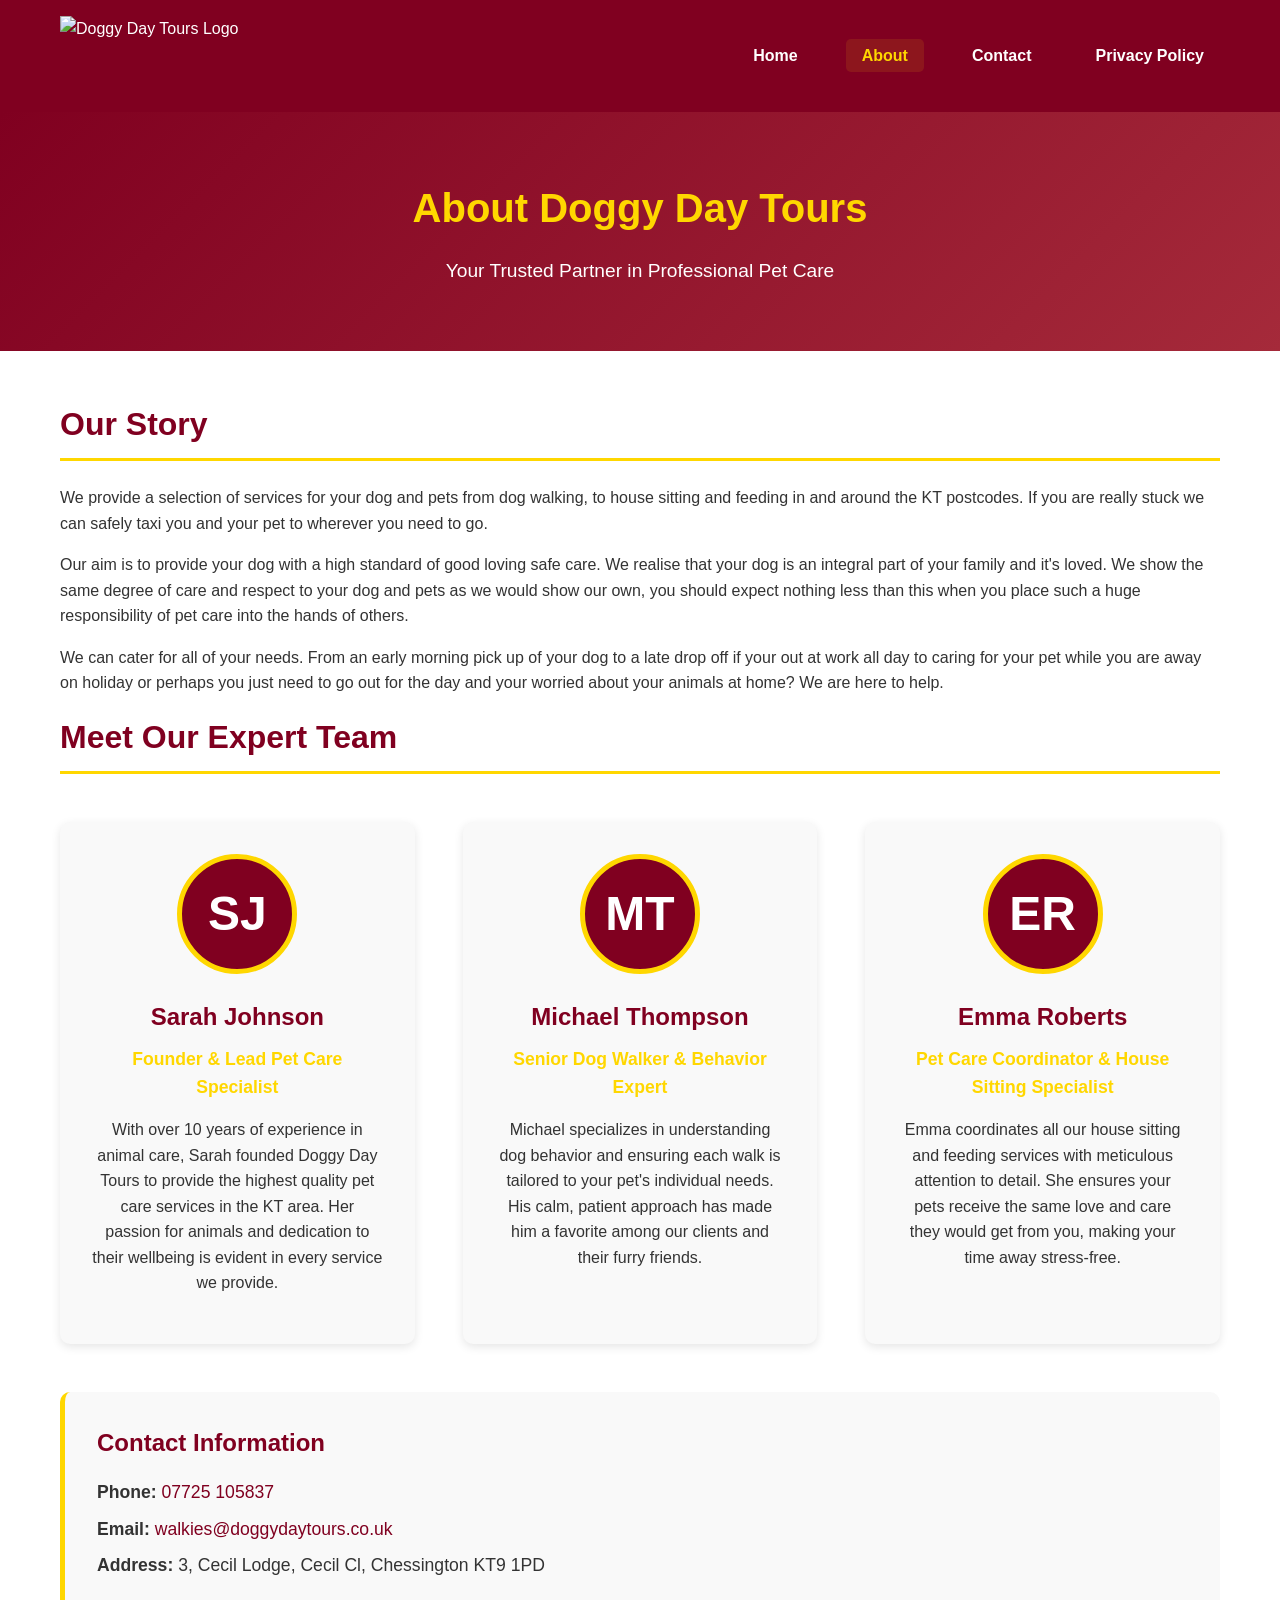
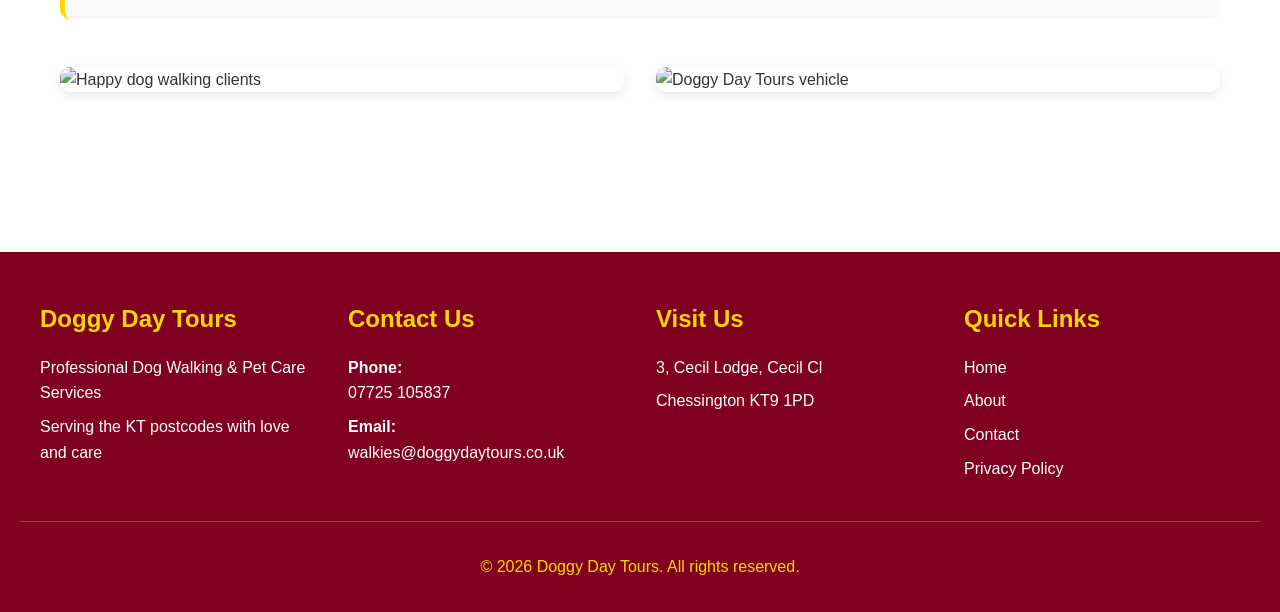
==== about.html @ 926536ae "Create Doggy Day Tours 4-page website - Built complete responsive website with 5 files - index.html:" ====
<!DOCTYPE html>
<html lang="en">
<head>
    <meta charset="UTF-8">
    <meta name="viewport" content="width=device-width, initial-scale=1.0">
    <meta name="description" content="Learn about Doggy Day Tours - our professional team of pet care experts serving the KT postcodes.">
    <title>About Us - Doggy Day Tours</title>
    <link rel="stylesheet" href="styles.css">
</head>
<body>
    <header>
        <div class="header-container">
            <img src="https://i.ibb.co/Wv6MNWS7/dog-walking-logo-ddt-3-burgandy.png" alt="Doggy Day Tours Logo" class="logo">
            <nav>
                <ul>
                    <li><a href="index.html">Home</a></li>
                    <li><a href="about.html" class="active">About</a></li>
                    <li><a href="contact.html">Contact</a></li>
                    <li><a href="privacypolicy.html">Privacy Policy</a></li>
                </ul>
            </nav>
        </div>
    </header>

    <section class="hero">
        <div class="container">
            <h1>About Doggy Day Tours</h1>
            <p>Your Trusted Partner in Professional Pet Care</p>
        </div>
    </section>

    <main>
        <section class="about-section">
            <h2>Our Story</h2>
            <p>We provide a selection of services for your dog and pets from dog walking, to house sitting and feeding in and around the KT postcodes. If you are really stuck we can safely taxi you and your pet to wherever you need to go.</p>

            <p>Our aim is to provide your dog with a high standard of good loving safe care. We realise that your dog is an integral part of your family and it's loved. We show the same degree of care and respect to your dog and pets as we would show our own, you should expect nothing less than this when you place such a huge responsibility of pet care into the hands of others.</p>

            <p>We can cater for all of your needs. From an early morning pick up of your dog to a late drop off if your out at work all day to caring for your pet while you are away on holiday or perhaps you just need to go out for the day and your worried about your animals at home? We are here to help.</p>
        </section>

        <section class="team-section">
            <h2>Meet Our Expert Team</h2>
            <div class="team">
                <div class="team-member">
                    <div class="avatar">SJ</div>
                    <h3>Sarah Johnson</h3>
                    <p class="role">Founder & Lead Pet Care Specialist</p>
                    <p>With over 10 years of experience in animal care, Sarah founded Doggy Day Tours to provide the highest quality pet care services in the KT area. Her passion for animals and dedication to their wellbeing is evident in every service we provide.</p>
                </div>

                <div class="team-member">
                    <div class="avatar">MT</div>
                    <h3>Michael Thompson</h3>
                    <p class="role">Senior Dog Walker & Behavior Expert</p>
                    <p>Michael specializes in understanding dog behavior and ensuring each walk is tailored to your pet's individual needs. His calm, patient approach has made him a favorite among our clients and their furry friends.</p>
                </div>

                <div class="team-member">
                    <div class="avatar">ER</div>
                    <h3>Emma Roberts</h3>
                    <p class="role">Pet Care Coordinator & House Sitting Specialist</p>
                    <p>Emma coordinates all our house sitting and feeding services with meticulous attention to detail. She ensures your pets receive the same love and care they would get from you, making your time away stress-free.</p>
                </div>
            </div>
        </section>

        <section class="contact-info">
            <h3>Contact Information</h3>
            <p><strong>Phone:</strong> <a href="tel:07725105837">07725 105837</a></p>
            <p><strong>Email:</strong> <a href="mailto:walkies@doggydaytours.co.uk">walkies@doggydaytours.co.uk</a></p>
            <p><strong>Address:</strong> 3, Cecil Lodge, Cecil Cl, Chessington KT9 1PD</p>
        </section>

        <section class="image-gallery">
            <img src="https://i.ibb.co/VYCSv7qX/dog-walking-clients-366x366-366x366.jpg" alt="Happy dog walking clients">
            <img src="https://i.ibb.co/7dnFq9w7/ddt-car-2.jpg" alt="Doggy Day Tours vehicle">
        </section>
    </main>

    <footer>
        <div class="footer-content">
            <div class="footer-section">
                <h3>Doggy Day Tours</h3>
                <p>Professional Dog Walking & Pet Care Services</p>
                <p>Serving the KT postcodes with love and care</p>
            </div>

            <div class="footer-section">
                <h3>Contact Us</h3>
                <p><strong>Phone:</strong> <a href="tel:07725105837">07725 105837</a></p>
                <p><strong>Email:</strong> <a href="mailto:walkies@doggydaytours.co.uk">walkies@doggydaytours.co.uk</a></p>
            </div>

            <div class="footer-section">
                <h3>Visit Us</h3>
                <p>3, Cecil Lodge, Cecil Cl</p>
                <p>Chessington KT9 1PD</p>
            </div>

            <div class="footer-section">
                <h3>Quick Links</h3>
                <a href="index.html">Home</a>
                <a href="about.html">About</a>
                <a href="contact.html">Contact</a>
                <a href="privacypolicy.html">Privacy Policy</a>
            </div>
        </div>

        <div class="footer-bottom">
            <p>&copy; 2026 Doggy Day Tours. All rights reserved.</p>
        </div>
    </footer>
</body>
</html>
---- styles.css ----
/* Doggy Day Tours - Main Stylesheet */
/* Color Scheme: White, Yellow (#FFD700), Burgundy (#800020) */

* {
    margin: 0;
    padding: 0;
    box-sizing: border-box;
}

body {
    font-family: 'Arial', sans-serif;
    line-height: 1.6;
    color: #333;
    background-color: #fff;
}

/* Header Styles */
header {
    background-color: #800020;
    color: white;
    padding: 1rem 0;
    box-shadow: 0 2px 5px rgba(0,0,0,0.1);
}

.header-container {
    max-width: 1200px;
    margin: 0 auto;
    padding: 0 20px;
    display: flex;
    justify-content: space-between;
    align-items: center;
    flex-wrap: wrap;
}

.logo {
    height: 80px;
    width: auto;
}

nav ul {
    list-style: none;
    display: flex;
    gap: 2rem;
}

nav ul li a {
    color: white;
    text-decoration: none;
    font-weight: bold;
    transition: color 0.3s;
    padding: 0.5rem 1rem;
}

nav ul li a:hover,
nav ul li a.active {
    color: #FFD700;
    background-color: rgba(255, 215, 0, 0.1);
    border-radius: 5px;
}

/* Hero Section */
.hero {
    background: linear-gradient(135deg, #800020 0%, #a52a3a 100%);
    color: white;
    padding: 4rem 20px;
    text-align: center;
}

.hero h1 {
    font-size: 2.5rem;
    margin-bottom: 1rem;
    color: #FFD700;
}

.hero p {
    font-size: 1.2rem;
    max-width: 800px;
    margin: 0 auto;
}

/* Main Content */
main {
    max-width: 1200px;
    margin: 0 auto;
    padding: 3rem 20px;
}

.container {
    max-width: 1200px;
    margin: 0 auto;
    padding: 0 20px;
}

h1, h2, h3 {
    color: #800020;
    margin-bottom: 1rem;
}

h1 {
    font-size: 2.5rem;
}

h2 {
    font-size: 2rem;
    border-bottom: 3px solid #FFD700;
    padding-bottom: 0.5rem;
    margin-bottom: 1.5rem;
}

h3 {
    font-size: 1.5rem;
}

p {
    margin-bottom: 1rem;
}

/* Services Section */
.services {
    display: grid;
    grid-template-columns: repeat(auto-fit, minmax(250px, 1fr));
    gap: 2rem;
    margin: 3rem 0;
}

.service-card {
    background-color: #f9f9f9;
    padding: 2rem;
    border-radius: 10px;
    box-shadow: 0 3px 10px rgba(0,0,0,0.1);
    border-top: 4px solid #FFD700;
    transition: transform 0.3s;
}

.service-card:hover {
    transform: translateY(-5px);
    box-shadow: 0 5px 15px rgba(0,0,0,0.2);
}

.service-card h3 {
    color: #800020;
    margin-bottom: 1rem;
}

/* Image Gallery */
.image-gallery {
    display: grid;
    grid-template-columns: repeat(auto-fit, minmax(300px, 1fr));
    gap: 2rem;
    margin: 3rem 0;
}

.image-gallery img {
    width: 100%;
    height: auto;
    border-radius: 10px;
    box-shadow: 0 3px 10px rgba(0,0,0,0.1);
}

/* About Section - Team Bios */
.team {
    display: grid;
    grid-template-columns: repeat(auto-fit, minmax(250px, 1fr));
    gap: 3rem;
    margin: 3rem 0;
}

.team-member {
    text-align: center;
    padding: 2rem;
    background-color: #f9f9f9;
    border-radius: 10px;
    box-shadow: 0 3px 10px rgba(0,0,0,0.1);
}

.avatar {
    width: 120px;
    height: 120px;
    border-radius: 50%;
    background-color: #800020;
    color: white;
    display: flex;
    align-items: center;
    justify-content: center;
    font-size: 3rem;
    font-weight: bold;
    margin: 0 auto 1.5rem;
    border: 5px solid #FFD700;
}

.team-member h3 {
    color: #800020;
    margin-bottom: 0.5rem;
}

.team-member .role {
    color: #FFD700;
    font-weight: bold;
    margin-bottom: 1rem;
    font-size: 1.1rem;
}

/* Contact Form */
.contact-form {
    max-width: 600px;
    margin: 2rem auto;
    padding: 2rem;
    background-color: #f9f9f9;
    border-radius: 10px;
    box-shadow: 0 3px 10px rgba(0,0,0,0.1);
}

.form-group {
    margin-bottom: 1.5rem;
}

.form-group label {
    display: block;
    margin-bottom: 0.5rem;
    color: #800020;
    font-weight: bold;
}

.form-group input,
.form-group textarea,
.form-group select {
    width: 100%;
    padding: 0.75rem;
    border: 2px solid #ddd;
    border-radius: 5px;
    font-size: 1rem;
    transition: border-color 0.3s;
}

.form-group input:focus,
.form-group textarea:focus,
.form-group select:focus {
    outline: none;
    border-color: #FFD700;
}

.form-group textarea {
    resize: vertical;
    min-height: 150px;
}

.btn {
    background-color: #800020;
    color: white;
    padding: 1rem 2rem;
    border: none;
    border-radius: 5px;
    font-size: 1.1rem;
    cursor: pointer;
    transition: background-color 0.3s;
    font-weight: bold;
}

.btn:hover {
    background-color: #a52a3a;
}

/* Contact Info */
.contact-info {
    background-color: #f9f9f9;
    padding: 2rem;
    border-radius: 10px;
    margin: 2rem 0;
    border-left: 5px solid #FFD700;
}

.contact-info h3 {
    color: #800020;
    margin-bottom: 1rem;
}

.contact-info p {
    margin-bottom: 0.5rem;
    font-size: 1.1rem;
}

.contact-info a {
    color: #800020;
    text-decoration: none;
}

.contact-info a:hover {
    color: #FFD700;
}

/* Privacy Policy */
.privacy-content {
    line-height: 1.8;
}

.privacy-content h3 {
    margin-top: 2rem;
    margin-bottom: 1rem;
}

.privacy-content ul {
    margin-left: 2rem;
    margin-bottom: 1rem;
}

/* Footer */
footer {
    background-color: #800020;
    color: white;
    padding: 3rem 20px 1rem;
    margin-top: 4rem;
}

.footer-content {
    max-width: 1200px;
    margin: 0 auto;
    display: grid;
    grid-template-columns: repeat(auto-fit, minmax(250px, 1fr));
    gap: 2rem;
    margin-bottom: 2rem;
}

.footer-section h3 {
    color: #FFD700;
    margin-bottom: 1rem;
}

.footer-section p,
.footer-section a {
    color: white;
    text-decoration: none;
    display: block;
    margin-bottom: 0.5rem;
}

.footer-section a:hover {
    color: #FFD700;
}

.footer-bottom {
    text-align: center;
    padding-top: 2rem;
    border-top: 1px solid rgba(255, 215, 0, 0.3);
    color: #FFD700;
}

/* Responsive Design */
@media (max-width: 768px) {
    .header-container {
        flex-direction: column;
        text-align: center;
    }

    nav ul {
        flex-direction: column;
        gap: 0.5rem;
        margin-top: 1rem;
    }

    .hero h1 {
        font-size: 2rem;
    }

    .hero p {
        font-size: 1rem;
    }

    h1 {
        font-size: 2rem;
    }

    h2 {
        font-size: 1.5rem;
    }

    .services,
    .team {
        grid-template-columns: 1fr;
    }
}
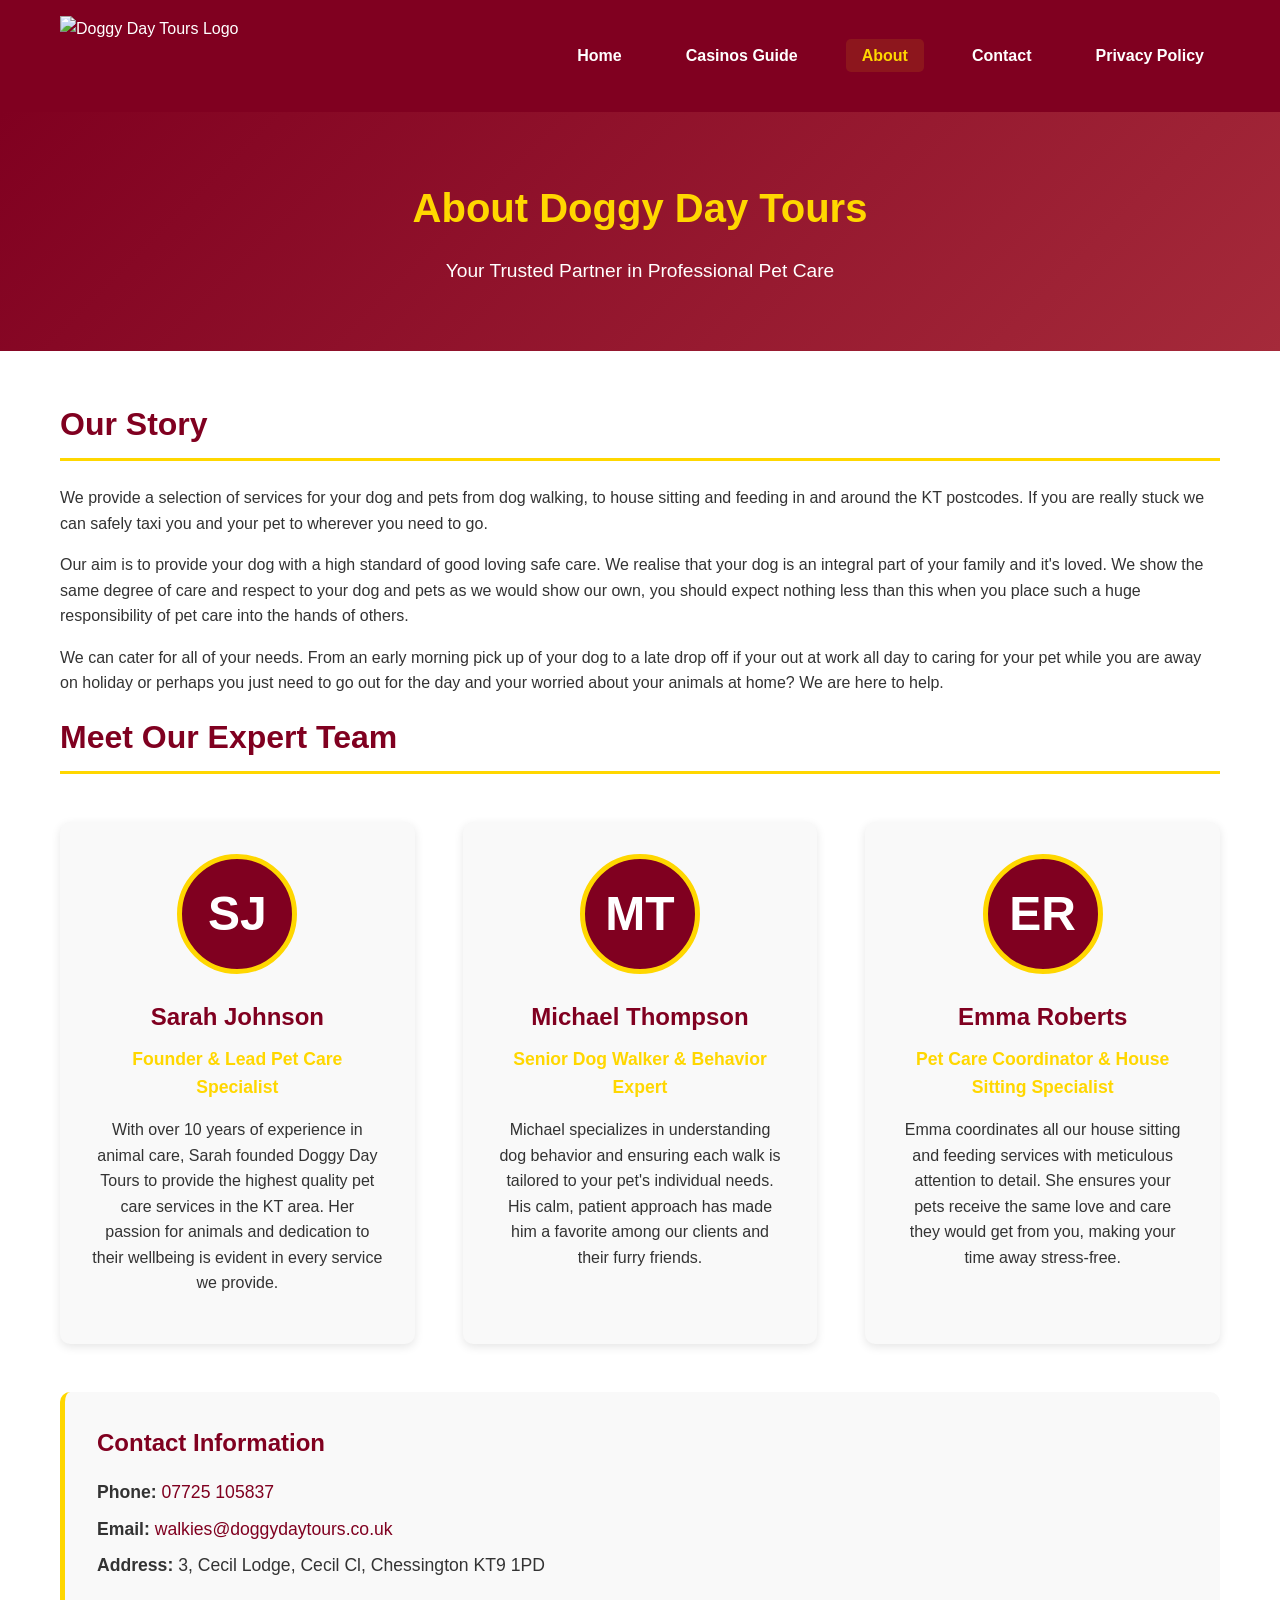
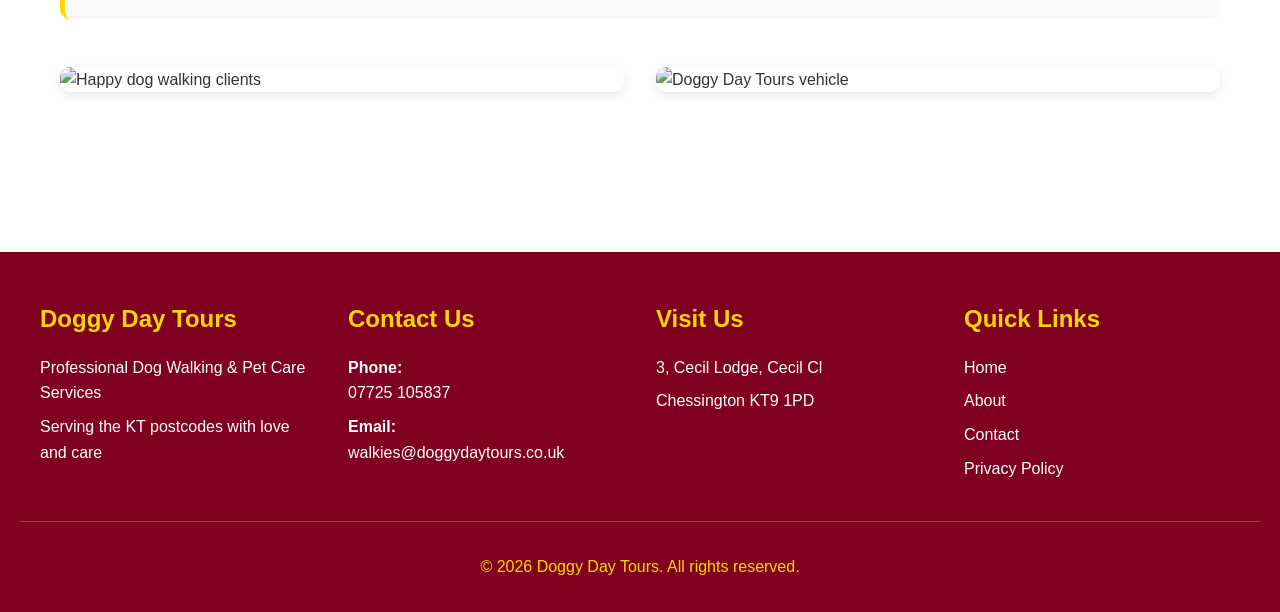
==== commit e68101ae: "Add Casinos Guide page with rating methodology - Create casinos-guide.html with meta box and 500+ wo" ====
--- a/about.html
+++ b/about.html
@@ -14,6 +14,7 @@
             <nav>
                 <ul>
                     <li><a href="index.html">Home</a></li>
+                    <li><a href="casinos-guide.html">Casinos Guide</a></li>
                     <li><a href="about.html" class="active">About</a></li>
                     <li><a href="contact.html">Contact</a></li>
                     <li><a href="privacypolicy.html">Privacy Policy</a></li>
--- a/styles.css
+++ b/styles.css
@@ -35,6 +35,22 @@
 .logo {
     height: 80px;
     width: auto;
+}
+
+.logo-text {
+    font-size: 2rem;
+    font-weight: bold;
+    font-family: 'Arial Black', sans-serif;
+    letter-spacing: 2px;
+}
+
+.logo-white {
+    color: white;
+}
+
+.logo-yellow {
+    color: #FFD700;
+    margin: 0 0.25rem;
 }
 
 nav ul {
@@ -344,6 +360,199 @@
     color: #FFD700;
 }
 
+/* Meta Box Styles */
+.meta-box {
+    background: linear-gradient(135deg, #fff 0%, #f9f9f9 100%);
+    border: 2px solid #FFD700;
+    border-radius: 10px;
+    padding: 1.5rem;
+    margin-bottom: 2rem;
+    box-shadow: 0 3px 15px rgba(128, 0, 32, 0.1);
+}
+
+.meta-content {
+    display: flex;
+    align-items: center;
+    justify-content: center;
+    gap: 2rem;
+    flex-wrap: wrap;
+}
+
+.meta-item {
+    display: flex;
+    align-items: center;
+    gap: 0.75rem;
+}
+
+.meta-icon {
+    font-size: 1.5rem;
+}
+
+.meta-text {
+    display: flex;
+    flex-direction: column;
+}
+
+.meta-label {
+    font-size: 0.85rem;
+    color: #666;
+    font-weight: 500;
+}
+
+.meta-value {
+    font-size: 1.1rem;
+    color: #800020;
+    font-weight: bold;
+}
+
+.meta-divider {
+    width: 2px;
+    height: 40px;
+    background: linear-gradient(to bottom, transparent, #FFD700, transparent);
+}
+
+/* Casino Specific Styles */
+.casino-intro,
+.casino-content {
+    margin-bottom: 2rem;
+}
+
+.casino-intro p {
+    font-size: 1.1rem;
+    line-height: 1.8;
+}
+
+.top-casinos-box {
+    background: linear-gradient(135deg, #f9f9f9 0%, #fff 100%);
+    padding: 2rem;
+    border-radius: 10px;
+    border: 3px solid #FFD700;
+    box-shadow: 0 5px 20px rgba(128, 0, 32, 0.1);
+    margin: 3rem 0;
+}
+
+.top-casinos-box h2 {
+    text-align: center;
+    color: #800020;
+    font-size: 2rem;
+    margin-bottom: 1.5rem;
+}
+
+.casino-list {
+    list-style: none;
+    padding: 0;
+}
+
+.casino-list li {
+    padding: 1rem;
+    margin-bottom: 0.75rem;
+    background: white;
+    border-left: 4px solid #FFD700;
+    border-radius: 5px;
+    transition: transform 0.3s, box-shadow 0.3s;
+}
+
+.casino-list li:hover {
+    transform: translateX(5px);
+    box-shadow: 0 3px 10px rgba(128, 0, 32, 0.2);
+}
+
+.casino-list a {
+    color: #800020;
+    text-decoration: none;
+    font-weight: bold;
+}
+
+.casino-list a:hover {
+    color: #FFD700;
+}
+
+/* Comparison Table Styles */
+.casino-comparison {
+    margin: 4rem 0;
+}
+
+.table-responsive {
+    overflow-x: auto;
+    box-shadow: 0 5px 20px rgba(0,0,0,0.1);
+    border-radius: 10px;
+}
+
+.comparison-table {
+    width: 100%;
+    border-collapse: collapse;
+    background: white;
+    border-radius: 10px;
+    overflow: hidden;
+}
+
+.comparison-table thead {
+    background: linear-gradient(135deg, #800020 0%, #a52a3a 100%);
+    color: white;
+}
+
+.comparison-table th {
+    padding: 1.25rem;
+    text-align: left;
+    font-weight: bold;
+    font-size: 1.1rem;
+    border-bottom: 3px solid #FFD700;
+}
+
+.comparison-table tbody tr {
+    border-bottom: 1px solid #eee;
+    transition: background-color 0.3s, transform 0.2s;
+    cursor: pointer;
+}
+
+.comparison-table tbody tr:hover {
+    background-color: #fff9e6;
+    transform: scale(1.01);
+    box-shadow: 0 2px 8px rgba(128, 0, 32, 0.1);
+}
+
+.comparison-table tbody tr:last-child {
+    border-bottom: none;
+}
+
+.comparison-table td {
+    padding: 1.25rem;
+    vertical-align: middle;
+}
+
+.comparison-table td:first-child {
+    font-weight: bold;
+    color: #800020;
+}
+
+.btn-table {
+    display: inline-block;
+    background-color: #800020;
+    color: white !important;
+    padding: 0.75rem 1.5rem;
+    border-radius: 5px;
+    text-decoration: none;
+    font-weight: bold;
+    transition: background-color 0.3s, transform 0.2s;
+    text-align: center;
+}
+
+.btn-table:hover {
+    background-color: #a52a3a;
+    transform: translateY(-2px);
+    box-shadow: 0 3px 10px rgba(128, 0, 32, 0.3);
+}
+
+.badge-new {
+    background-color: #FFD700;
+    color: #800020;
+    padding: 0.25rem 0.5rem;
+    border-radius: 3px;
+    font-size: 0.75rem;
+    font-weight: bold;
+    margin-left: 0.5rem;
+}
+
 /* Responsive Design */
 @media (max-width: 768px) {
     .header-container {
@@ -351,14 +560,33 @@
         text-align: center;
     }
 
+    .logo-text {
+        font-size: 1.5rem;
+        margin-bottom: 1rem;
+    }
+
     nav ul {
         flex-direction: column;
         gap: 0.5rem;
         margin-top: 1rem;
     }
 
+    .meta-content {
+        gap: 1rem;
+    }
+
+    .meta-divider {
+        display: none;
+    }
+
+    .meta-item {
+        flex-direction: column;
+        text-align: center;
+        gap: 0.5rem;
+    }
+
     .hero h1 {
-        font-size: 2rem;
+        font-size: 1.75rem;
     }
 
     .hero p {
@@ -366,7 +594,7 @@
     }
 
     h1 {
-        font-size: 2rem;
+        font-size: 1.75rem;
     }
 
     h2 {
@@ -377,4 +605,83 @@
     .team {
         grid-template-columns: 1fr;
     }
-}
+
+    .top-casinos-box h2 {
+        font-size: 1.5rem;
+    }
+
+    .casino-list li {
+        font-size: 0.9rem;
+    }
+
+    /* Mobile Stacked Table Layout */
+    .table-responsive {
+        overflow-x: visible;
+    }
+
+    .comparison-table thead {
+        display: none;
+    }
+
+    .comparison-table,
+    .comparison-table tbody,
+    .comparison-table tr {
+        display: block;
+        width: 100%;
+    }
+
+    .comparison-table tbody tr {
+        margin-bottom: 1.5rem;
+        border: 2px solid #FFD700;
+        border-radius: 10px;
+        padding: 1.5rem;
+        background: white;
+        box-shadow: 0 3px 10px rgba(0,0,0,0.1);
+    }
+
+    .comparison-table tbody tr:hover {
+        transform: none;
+        background-color: white;
+    }
+
+    .comparison-table td {
+        display: block;
+        width: 100%;
+        padding: 0.75rem 0;
+        border: none;
+        text-align: left;
+    }
+
+    .comparison-table td::before {
+        content: attr(data-label);
+        font-weight: bold;
+        color: #800020;
+        display: block;
+        margin-bottom: 0.5rem;
+        font-size: 0.9rem;
+    }
+
+    .comparison-table td:first-child {
+        font-size: 1.2rem;
+        color: #800020;
+        margin-bottom: 0.5rem;
+        padding-bottom: 1rem;
+        border-bottom: 2px solid #FFD700;
+    }
+
+    .comparison-table td:first-child::before {
+        display: none;
+    }
+
+    .comparison-table td:last-child {
+        padding-top: 1rem;
+    }
+
+    .btn-table {
+        display: block;
+        width: 100%;
+        padding: 1rem;
+        font-size: 1rem;
+        text-align: center;
+    }
+}
